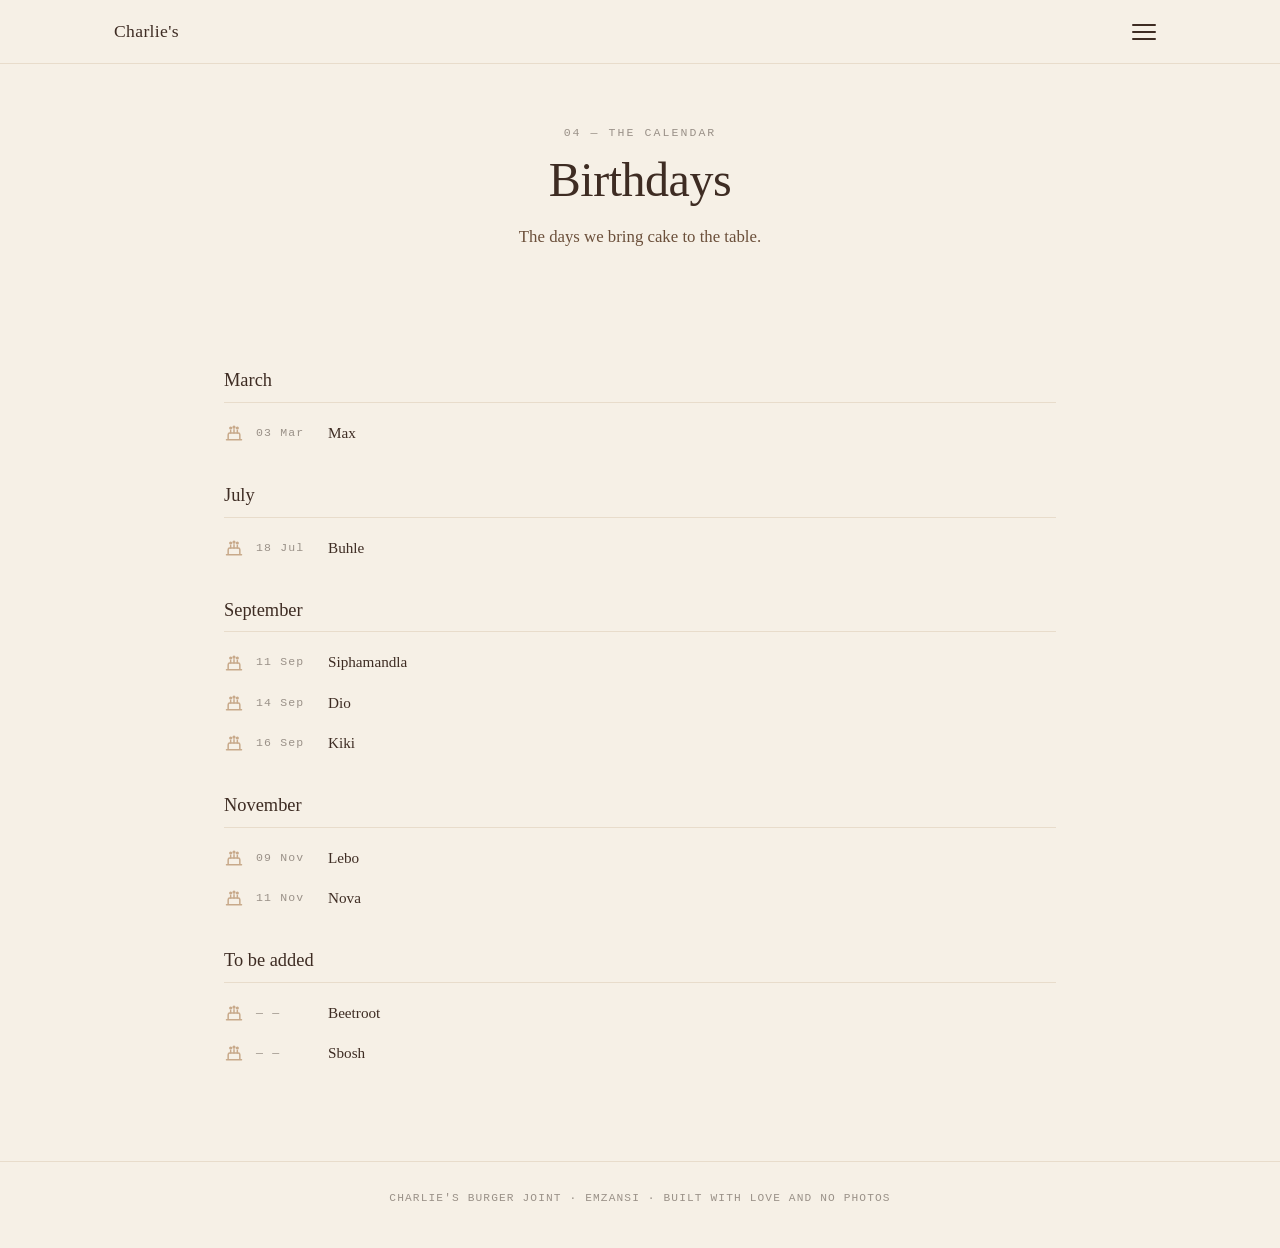
==== calendar.html @ 8287d608 "Create calendar.html" ====
<!DOCTYPE html>
<html lang="en">
<head>
<meta charset="UTF-8">
<meta name="viewport" content="width=device-width, initial-scale=1.0">
<title>Group Calendar · Charlie's</title>
<link rel="stylesheet" href="assets/style.css">
</head>
<body>

<div class="topbar">
  <div class="wrap">
    <a class="brand" href="index.html">Charlie's</a>
    <button class="hamburger" aria-label="Open menu" aria-expanded="false" aria-controls="overlay">
      <span></span><span></span><span></span>
    </button>
  </div>
</div>

<nav class="overlay" id="overlay" aria-label="Main menu">
  <a href="index.html">Home</a>
  <a href="what-is.html">What is Charlie's Burger Joint?</a>
  <a href="members.html">Member List</a>
  <a href="profiles.html">Member Profiles</a>
  <a href="calendar.html" class="active">Group Calendar</a>
  <a href="locations.html">Locations</a>
  <a href="contact.html">Contact Us</a>
</nav>

<header class="page-head">
  <p class="kicker">04 — The Calendar</p>
  <h1>Birthdays</h1>
  <p class="lead" style="margin:16px auto 0;">The days we bring cake to the table.</p>
</header>

<main>
<section style="border-top:none;">
  <div class="wrap">

    <div class="month">
      <h3>March</h3>
      <div class="bday">
        <svg viewBox="0 0 24 24" fill="none" stroke="currentColor" stroke-width="1.8" stroke-linecap="round" stroke-linejoin="round"><path d="M3 20h18M5 20v-6a2 2 0 0 1 2-2h10a2 2 0 0 1 2 2v6"/><path d="M12 12V8M12 6a1 1 0 1 0 0-2 1 1 0 0 0 0 2"/><path d="M8 12V9M8 7a1 1 0 1 0 0-2 1 1 0 0 0 0 2"/><path d="M16 12V9M16 7a1 1 0 1 0 0-2 1 1 0 0 0 0 2"/></svg>
        <span class="date">03 Mar</span><span class="who">Max</span>
      </div>
    </div>

    <div class="month">
      <h3>July</h3>
      <div class="bday">
        <svg viewBox="0 0 24 24" fill="none" stroke="currentColor" stroke-width="1.8" stroke-linecap="round" stroke-linejoin="round"><path d="M3 20h18M5 20v-6a2 2 0 0 1 2-2h10a2 2 0 0 1 2 2v6"/><path d="M12 12V8M12 6a1 1 0 1 0 0-2 1 1 0 0 0 0 2"/><path d="M8 12V9M8 7a1 1 0 1 0 0-2 1 1 0 0 0 0 2"/><path d="M16 12V9M16 7a1 1 0 1 0 0-2 1 1 0 0 0 0 2"/></svg>
        <span class="date">18 Jul</span><span class="who">Buhle</span>
      </div>
    </div>

    <div class="month">
      <h3>September</h3>
      <div class="bday">
        <svg viewBox="0 0 24 24" fill="none" stroke="currentColor" stroke-width="1.8" stroke-linecap="round" stroke-linejoin="round"><path d="M3 20h18M5 20v-6a2 2 0 0 1 2-2h10a2 2 0 0 1 2 2v6"/><path d="M12 12V8M12 6a1 1 0 1 0 0-2 1 1 0 0 0 0 2"/><path d="M8 12V9M8 7a1 1 0 1 0 0-2 1 1 0 0 0 0 2"/><path d="M16 12V9M16 7a1 1 0 1 0 0-2 1 1 0 0 0 0 2"/></svg>
        <span class="date">11 Sep</span><span class="who">Siphamandla</span>
      </div>
      <div class="bday">
        <svg viewBox="0 0 24 24" fill="none" stroke="currentColor" stroke-width="1.8" stroke-linecap="round" stroke-linejoin="round"><path d="M3 20h18M5 20v-6a2 2 0 0 1 2-2h10a2 2 0 0 1 2 2v6"/><path d="M12 12V8M12 6a1 1 0 1 0 0-2 1 1 0 0 0 0 2"/><path d="M8 12V9M8 7a1 1 0 1 0 0-2 1 1 0 0 0 0 2"/><path d="M16 12V9M16 7a1 1 0 1 0 0-2 1 1 0 0 0 0 2"/></svg>
        <span class="date">14 Sep</span><span class="who">Dio</span>
      </div>
      <div class="bday">
        <svg viewBox="0 0 24 24" fill="none" stroke="currentColor" stroke-width="1.8" stroke-linecap="round" stroke-linejoin="round"><path d="M3 20h18M5 20v-6a2 2 0 0 1 2-2h10a2 2 0 0 1 2 2v6"/><path d="M12 12V8M12 6a1 1 0 1 0 0-2 1 1 0 0 0 0 2"/><path d="M8 12V9M8 7a1 1 0 1 0 0-2 1 1 0 0 0 0 2"/><path d="M16 12V9M16 7a1 1 0 1 0 0-2 1 1 0 0 0 0 2"/></svg>
        <span class="date">16 Sep</span><span class="who">Kiki</span>
      </div>
    </div>

    <div class="month">
      <h3>November</h3>
      <div class="bday">
        <svg viewBox="0 0 24 24" fill="none" stroke="currentColor" stroke-width="1.8" stroke-linecap="round" stroke-linejoin="round"><path d="M3 20h18M5 20v-6a2 2 0 0 1 2-2h10a2 2 0 0 1 2 2v6"/><path d="M12 12V8M12 6a1 1 0 1 0 0-2 1 1 0 0 0 0 2"/><path d="M8 12V9M8 7a1 1 0 1 0 0-2 1 1 0 0 0 0 2"/><path d="M16 12V9M16 7a1 1 0 1 0 0-2 1 1 0 0 0 0 2"/></svg>
        <span class="date">09 Nov</span><span class="who">Lebo</span>
      </div>
      <div class="bday">
        <svg viewBox="0 0 24 24" fill="none" stroke="currentColor" stroke-width="1.8" stroke-linecap="round" stroke-linejoin="round"><path d="M3 20h18M5 20v-6a2 2 0 0 1 2-2h10a2 2 0 0 1 2 2v6"/><path d="M12 12V8M12 6a1 1 0 1 0 0-2 1 1 0 0 0 0 2"/><path d="M8 12V9M8 7a1 1 0 1 0 0-2 1 1 0 0 0 0 2"/><path d="M16 12V9M16 7a1 1 0 1 0 0-2 1 1 0 0 0 0 2"/></svg>
        <span class="date">11 Nov</span><span class="who">Nova</span>
      </div>
    </div>

    <div class="month">
      <h3>To be added</h3>
      <div class="bday">
        <svg viewBox="0 0 24 24" fill="none" stroke="currentColor" stroke-width="1.8" stroke-linecap="round" stroke-linejoin="round"><path d="M3 20h18M5 20v-6a2 2 0 0 1 2-2h10a2 2 0 0 1 2 2v6"/><path d="M12 12V8M12 6a1 1 0 1 0 0-2 1 1 0 0 0 0 2"/><path d="M8 12V9M8 7a1 1 0 1 0 0-2 1 1 0 0 0 0 2"/><path d="M16 12V9M16 7a1 1 0 1 0 0-2 1 1 0 0 0 0 2"/></svg>
        <span class="date">— —</span><span class="who">Beetroot</span>
      </div>
      <div class="bday">
        <svg viewBox="0 0 24 24" fill="none" stroke="currentColor" stroke-width="1.8" stroke-linecap="round" stroke-linejoin="round"><path d="M3 20h18M5 20v-6a2 2 0 0 1 2-2h10a2 2 0 0 1 2 2v6"/><path d="M12 12V8M12 6a1 1 0 1 0 0-2 1 1 0 0 0 0 2"/><path d="M8 12V9M8 7a1 1 0 1 0 0-2 1 1 0 0 0 0 2"/><path d="M16 12V9M16 7a1 1 0 1 0 0-2 1 1 0 0 0 0 2"/></svg>
        <span class="date">— —</span><span class="who">Sbosh</span>
      </div>
    </div>

  </div>
</section>
</main>

<footer>
  <div class="wrap"><p>Charlie's Burger Joint · eMzansi · Built with love and no photos</p></div>
</footer>

<script src="assets/nav.js"></script>
</body>
</html>
---- assets/style.css ----
:root{
  --espresso:#3E2C23;
  --cocoa:#6B4F3A;
  --latte:#C8A98A;
  --oat:#E8DCCB;
  --cream:#F6F0E6;
  --ash:#9A9188;
}
*{box-sizing:border-box;margin:0;padding:0;}
html{scroll-behavior:smooth;}
body{
  background:var(--cream);
  color:var(--espresso);
  font-family:Georgia,'Times New Roman',serif;
  line-height:1.6;
  padding-top:64px;
}
.wrap{max-width:880px;margin:0 auto;padding:0 24px;}

/* NAV BAR */
.topbar{
  position:fixed;top:0;left:0;right:0;z-index:100;
  background:rgba(246,240,230,.95);
  border-bottom:1px solid var(--oat);
  backdrop-filter:blur(8px);
  height:64px;
  display:flex;align-items:center;
}
.topbar .wrap{
  display:flex;align-items:center;justify-content:space-between;
  width:100%;max-width:1100px;
}
.brand{
  font-size:1.1rem;color:var(--espresso);text-decoration:none;
  letter-spacing:.02em;
}
.hamburger{
  background:none;border:none;cursor:pointer;
  width:44px;height:44px;
  display:flex;flex-direction:column;align-items:center;justify-content:center;
  gap:5px;padding:0;
}
.hamburger span{
  display:block;width:24px;height:2px;
  background:var(--espresso);
  transition:transform .3s ease, opacity .3s ease;
  border-radius:2px;
}
.hamburger[aria-expanded="true"] span:nth-child(1){transform:translateY(7px) rotate(45deg);}
.hamburger[aria-expanded="true"] span:nth-child(2){opacity:0;}
.hamburger[aria-expanded="true"] span:nth-child(3){transform:translateY(-7px) rotate(-45deg);}

/* OVERLAY MENU */
.overlay{
  position:fixed;inset:0;z-index:99;
  background:var(--cream);
  display:flex;flex-direction:column;align-items:center;justify-content:center;
  gap:8px;
  opacity:0;visibility:hidden;
  transition:opacity .35s ease, visibility .35s ease;
  padding:80px 24px;
}
.overlay.open{opacity:1;visibility:visible;}
.overlay a{
  font-family:Georgia,serif;
  font-size:clamp(1.4rem,4vw,2rem);
  color:var(--cocoa);
  text-decoration:none;
  padding:10px 0;
  opacity:0;
  transform:translateY(12px);
  transition:opacity .4s ease, transform .4s ease, color .2s ease;
}
.overlay.open a{opacity:1;transform:translateY(0);}
.overlay.open a:nth-child(1){transition-delay:.05s;}
.overlay.open a:nth-child(2){transition-delay:.1s;}
.overlay.open a:nth-child(3){transition-delay:.15s;}
.overlay.open a:nth-child(4){transition-delay:.2s;}
.overlay.open a:nth-child(5){transition-delay:.25s;}
.overlay.open a:nth-child(6){transition-delay:.3s;}
.overlay a:hover{color:var(--espresso);}
.overlay a.active{color:var(--espresso);text-decoration:underline;text-underline-offset:6px;}

/* PAGE HEADER */
.page-head{
  text-align:center;
  padding:60px 24px 40px;
}
.page-head svg{display:block;margin:0 auto 24px;width:80px;height:auto;color:var(--latte);}
h1{
  font-size:clamp(2rem,5vw,3rem);
  line-height:1.15;
  font-weight:normal;
  letter-spacing:-.01em;
}
.kicker{
  font-family:'Courier New',monospace;
  font-size:.72rem;
  letter-spacing:.18em;
  text-transform:uppercase;
  color:var(--ash);
  margin-bottom:10px;
}
h2{
  font-size:clamp(1.5rem,3.5vw,2rem);
  font-weight:normal;
  margin-bottom:16px;
}
p.lead{font-size:1.05rem;color:var(--cocoa);max-width:640px;}
section{padding:48px 0;border-top:1px solid var(--oat);}

/* MENU GRID */
.menu{display:grid;grid-template-columns:repeat(auto-fit,minmax(220px,1fr));gap:18px;margin-top:32px;}
.menu-item{
  background:var(--oat);
  border:1px solid var(--latte);
  border-radius:10px;
  padding:24px;
}
.menu-item h3{font-size:1.2rem;font-weight:normal;margin-bottom:6px;}
.menu-item .sub{
  font-family:'Courier New',monospace;
  font-size:.68rem;letter-spacing:.14em;text-transform:uppercase;
  color:var(--ash);margin-bottom:12px;
}
.menu-item p{font-size:.95rem;color:var(--cocoa);}
.menu-item .dotted{border-top:1px dashed var(--latte);margin:14px 0;}
.menu-item .price{
  font-family:'Courier New',monospace;
  font-size:.78rem;letter-spacing:.1em;color:var(--espresso);
}

/* MEMBER GRID (compact) */
.member-grid{display:grid;grid-template-columns:repeat(auto-fit,minmax(200px,1fr));gap:14px;margin-top:32px;}
.member-chip{
  background:#FBF7F0;border:1px solid var(--oat);border-radius:10px;
  padding:18px 20px;
  text-decoration:none;color:inherit;
  transition:transform .2s ease, box-shadow .2s ease;
  display:block;
}
.member-chip:hover{transform:translateY(-2px);box-shadow:0 6px 16px rgba(62,44,35,.07);}
.member-chip .nick{font-size:1.1rem;margin-bottom:2px;}
.member-chip .full{
  font-family:'Courier New',monospace;
  font-size:.66rem;letter-spacing:.1em;text-transform:uppercase;
  color:var(--ash);
}

/* PROFILES */
.profiles{display:grid;grid-template-columns:repeat(auto-fit,minmax(260px,1fr));gap:18px;margin-top:32px;}
.card{
  background:#FBF7F0;border:1px solid var(--oat);border-radius:10px;
  padding:24px;
  transition:transform .2s ease, box-shadow .2s ease;
}
.card:hover{transform:translateY(-3px);box-shadow:0 8px 20px rgba(62,44,35,.07);}
.monogram{
  width:48px;height:48px;border-radius:50%;
  background:var(--oat);border:1px solid var(--latte);
  display:flex;align-items:center;justify-content:center;
  font-size:1.3rem;color:var(--cocoa);margin-bottom:14px;
}
.card .nick{font-size:1.2rem;margin-bottom:2px;}
.card .full{
  font-family:'Courier New',monospace;
  font-size:.66rem;letter-spacing:.1em;text-transform:uppercase;
  color:var(--ash);margin-bottom:12px;
}
.card .bio{font-size:.92rem;color:var(--cocoa);}
.card .order{
  margin-top:12px;padding-top:10px;border-top:1px dashed var(--latte);
  font-style:italic;font-size:.82rem;color:var(--ash);
}

/* CALENDAR */
.month{margin-top:28px;}
.month h3{
  font-size:1.15rem;font-weight:normal;
  border-bottom:1px solid var(--oat);
  padding-bottom:6px;margin-bottom:10px;
}
.bday{
  display:flex;align-items:center;gap:12px;
  padding:8px 0;font-size:.95rem;color:var(--cocoa);
}
.bday svg{width:20px;height:20px;color:var(--latte);flex-shrink:0;}
.bday .date{
  font-family:'Courier New',monospace;
  font-size:.72rem;letter-spacing:.1em;
  color:var(--ash);min-width:60px;
}
.bday .who{color:var(--espresso);}

/* LOCATIONS */
.locations{display:grid;grid-template-columns:repeat(auto-fit,minmax(260px,1fr));gap:18px;margin-top:32px;}
.loc{
  background:#FBF7F0;border:1px solid var(--oat);border-radius:10px;
  padding:22px;display:flex;gap:14px;align-items:flex-start;
}
.loc svg{width:24px;height:24px;color:var(--latte);flex-shrink:0;margin-top:2px;}
.loc .name{font-size:1.05rem;margin-bottom:2px;}
.loc .place{font-size:.88rem;color:var(--cocoa);}

/* RULES */
ol.rules{list-style:none;counter-reset:r;margin-top:28px;max-width:640px;}
ol.rules li{
  counter-increment:r;
  padding:14px 0 14px 52px;position:relative;
  border-bottom:1px solid var(--oat);
}
ol.rules li:last-child{border-bottom:none;}
ol.rules li::before{
  content:counter(r,decimal-leading-zero);
  position:absolute;left:0;top:14px;
  font-family:'Courier New',monospace;
  font-size:.78rem;color:var(--latte);letter-spacing:.1em;
}
ol.rules strong{display:block;font-size:1rem;margin-bottom:2px;font-weight:normal;}
ol.rules span{font-size:.9rem;color:var(--cocoa);}

/* CONTACT */
.contact-grid{display:grid;grid-template-columns:1fr;gap:32px;margin-top:32px;}
@media(min-width:720px){.contact-grid{grid-template-columns:1fr 1.2fr;}}
.whatsapp{
  background:var(--espresso);color:var(--cream);
  border-radius:10px;padding:28px;
  display:flex;flex-direction:column;justify-content:center;
}
.whatsapp .kicker{color:var(--latte);}
.whatsapp a{
  color:var(--cream);font-size:1.1rem;text-decoration:none;
  border-bottom:1px solid var(--latte);padding-bottom:2px;
  align-self:flex-start;margin-top:10px;
}
.whatsapp a:hover{color:var(--latte);}
form{
  background:#FBF7F0;border:1px dashed var(--latte);
  border-radius:10px;padding:28px;
}
form h3{font-weight:normal;font-size:1.15rem;margin-bottom:4px;}
form .formnote{
  font-family:'Courier New',monospace;
  font-size:.68rem;letter-spacing:.1em;text-transform:uppercase;
  color:var(--ash);margin-bottom:18px;
}
label{
  display:block;
  font-family:'Courier New',monospace;
  font-size:.7rem;letter-spacing:.12em;text-transform:uppercase;
  color:var(--cocoa);margin-bottom:6px;
}
input,textarea{
  width:100%;font-family:Georgia,serif;font-size:.95rem;
  color:var(--espresso);background:var(--cream);
  border:1px solid var(--oat);border-radius:6px;
  padding:10px 12px;margin-bottom:16px;outline:none;
}
input:focus,textarea:focus{border-color:var(--latte);}
textarea{resize:vertical;min-height:100px;}
button[type=submit]{
  font-family:'Courier New',monospace;
  font-size:.78rem;letter-spacing:.14em;text-transform:uppercase;
  background:var(--cocoa);color:var(--cream);
  border:none;border-radius:6px;padding:12px 22px;
  cursor:pointer;transition:background .2s ease;
}
button[type=submit]:hover{background:var(--espresso);}

/* FOOTER */
footer{
  border-top:1px solid var(--oat);
  padding:28px 0 40px;text-align:center;
  margin-top:40px;
}
footer p{
  font-family:'Courier New',monospace;
  font-size:.7rem;letter-spacing:.1em;text-transform:uppercase;
  color:var(--ash);
}
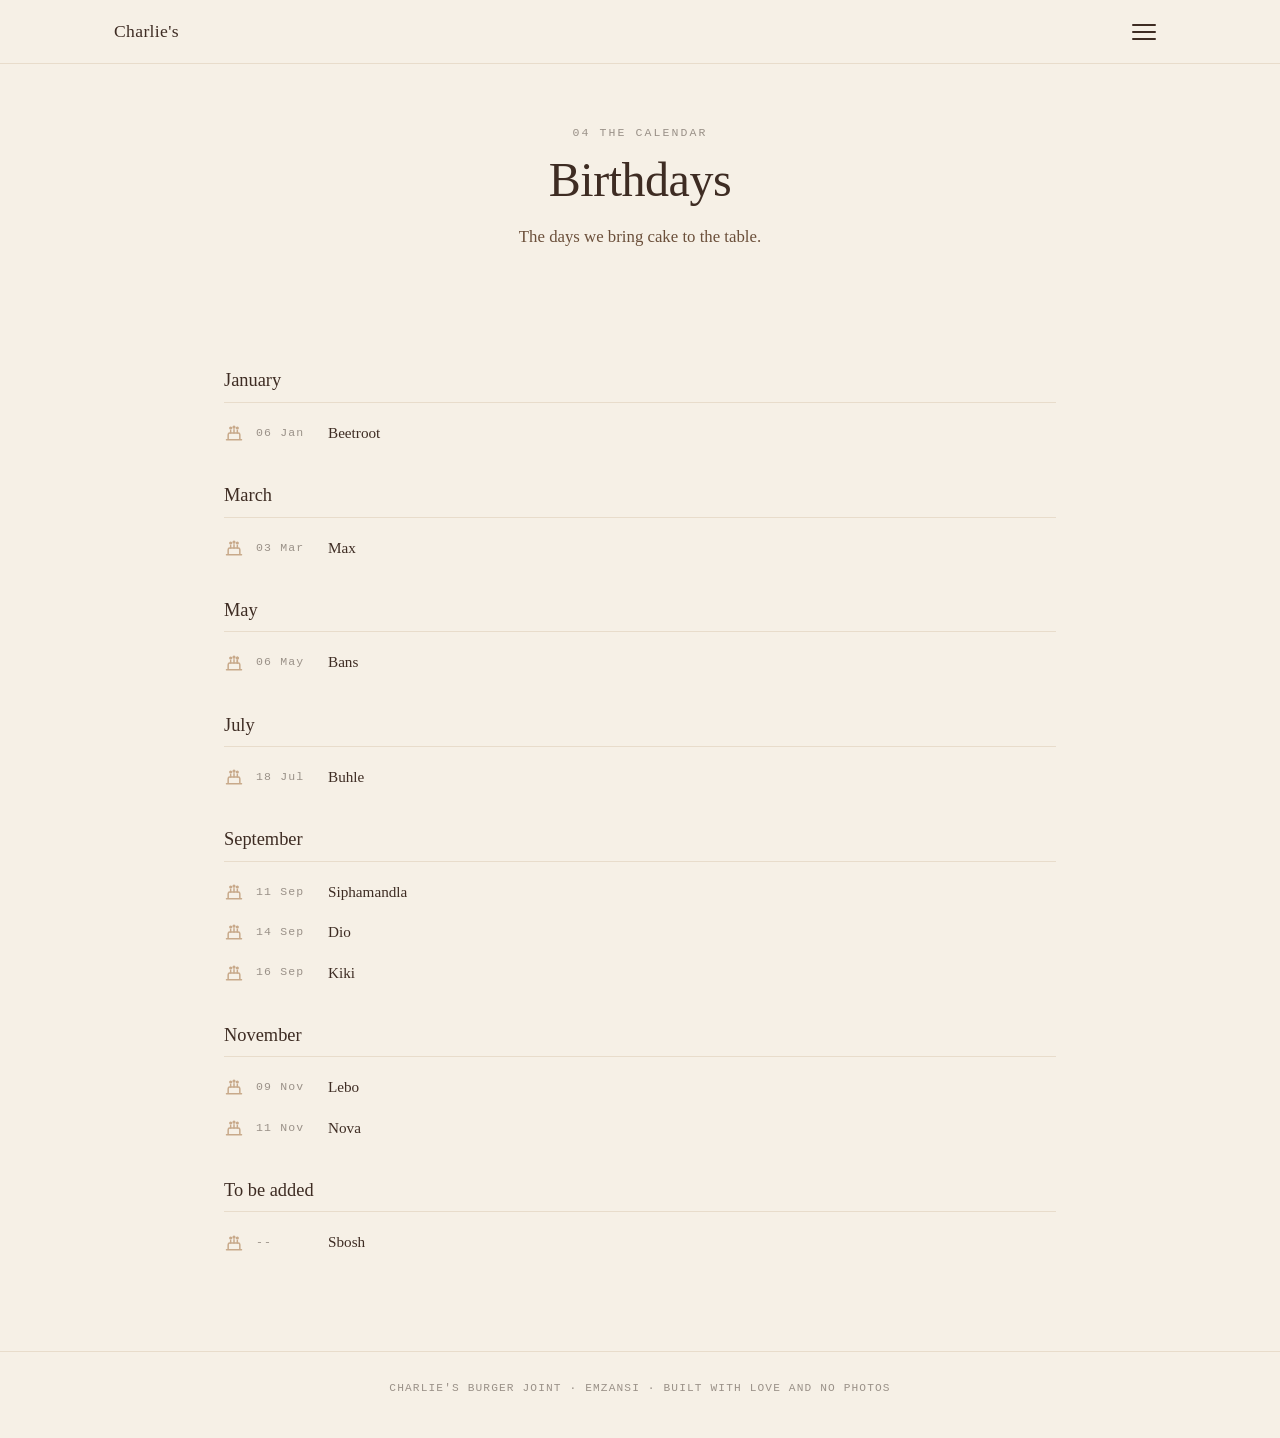
==== commit 690f7163: "Update calendar.html" ====
--- a/calendar.html
+++ b/calendar.html
@@ -28,7 +28,7 @@
 </nav>
 
 <header class="page-head">
-  <p class="kicker">04 — The Calendar</p>
+  <p class="kicker">04 The Calendar</p>
   <h1>Birthdays</h1>
   <p class="lead" style="margin:16px auto 0;">The days we bring cake to the table.</p>
 </header>
@@ -38,10 +38,26 @@
   <div class="wrap">
 
     <div class="month">
+      <h3>January</h3>
+      <div class="bday">
+        <svg viewBox="0 0 24 24" fill="none" stroke="currentColor" stroke-width="1.8" stroke-linecap="round" stroke-linejoin="round"><path d="M3 20h18M5 20v-6a2 2 0 0 1 2-2h10a2 2 0 0 1 2 2v6"/><path d="M12 12V8M12 6a1 1 0 1 0 0-2 1 1 0 0 0 0 2"/><path d="M8 12V9M8 7a1 1 0 1 0 0-2 1 1 0 0 0 0 2"/><path d="M16 12V9M16 7a1 1 0 1 0 0-2 1 1 0 0 0 0 2"/></svg>
+        <span class="date">06 Jan</span><span class="who">Beetroot</span>
+      </div>
+    </div>
+
+    <div class="month">
       <h3>March</h3>
       <div class="bday">
         <svg viewBox="0 0 24 24" fill="none" stroke="currentColor" stroke-width="1.8" stroke-linecap="round" stroke-linejoin="round"><path d="M3 20h18M5 20v-6a2 2 0 0 1 2-2h10a2 2 0 0 1 2 2v6"/><path d="M12 12V8M12 6a1 1 0 1 0 0-2 1 1 0 0 0 0 2"/><path d="M8 12V9M8 7a1 1 0 1 0 0-2 1 1 0 0 0 0 2"/><path d="M16 12V9M16 7a1 1 0 1 0 0-2 1 1 0 0 0 0 2"/></svg>
         <span class="date">03 Mar</span><span class="who">Max</span>
+      </div>
+    </div>
+
+    <div class="month">
+      <h3>May</h3>
+      <div class="bday">
+        <svg viewBox="0 0 24 24" fill="none" stroke="currentColor" stroke-width="1.8" stroke-linecap="round" stroke-linejoin="round"><path d="M3 20h18M5 20v-6a2 2 0 0 1 2-2h10a2 2 0 0 1 2 2v6"/><path d="M12 12V8M12 6a1 1 0 1 0 0-2 1 1 0 0 0 0 2"/><path d="M8 12V9M8 7a1 1 0 1 0 0-2 1 1 0 0 0 0 2"/><path d="M16 12V9M16 7a1 1 0 1 0 0-2 1 1 0 0 0 0 2"/><path d="M16 12V9M16 7a1 1 0 1 0 0-2 1 1 0 0 0 0 2"/></svg>
+        <span class="date">06 May</span><span class="who">Bans</span>
       </div>
     </div>
 
@@ -85,11 +101,7 @@
       <h3>To be added</h3>
       <div class="bday">
         <svg viewBox="0 0 24 24" fill="none" stroke="currentColor" stroke-width="1.8" stroke-linecap="round" stroke-linejoin="round"><path d="M3 20h18M5 20v-6a2 2 0 0 1 2-2h10a2 2 0 0 1 2 2v6"/><path d="M12 12V8M12 6a1 1 0 1 0 0-2 1 1 0 0 0 0 2"/><path d="M8 12V9M8 7a1 1 0 1 0 0-2 1 1 0 0 0 0 2"/><path d="M16 12V9M16 7a1 1 0 1 0 0-2 1 1 0 0 0 0 2"/></svg>
-        <span class="date">— —</span><span class="who">Beetroot</span>
-      </div>
-      <div class="bday">
-        <svg viewBox="0 0 24 24" fill="none" stroke="currentColor" stroke-width="1.8" stroke-linecap="round" stroke-linejoin="round"><path d="M3 20h18M5 20v-6a2 2 0 0 1 2-2h10a2 2 0 0 1 2 2v6"/><path d="M12 12V8M12 6a1 1 0 1 0 0-2 1 1 0 0 0 0 2"/><path d="M8 12V9M8 7a1 1 0 1 0 0-2 1 1 0 0 0 0 2"/><path d="M16 12V9M16 7a1 1 0 1 0 0-2 1 1 0 0 0 0 2"/></svg>
-        <span class="date">— —</span><span class="who">Sbosh</span>
+        <span class="date">--</span><span class="who">Sbosh</span>
       </div>
     </div>
 
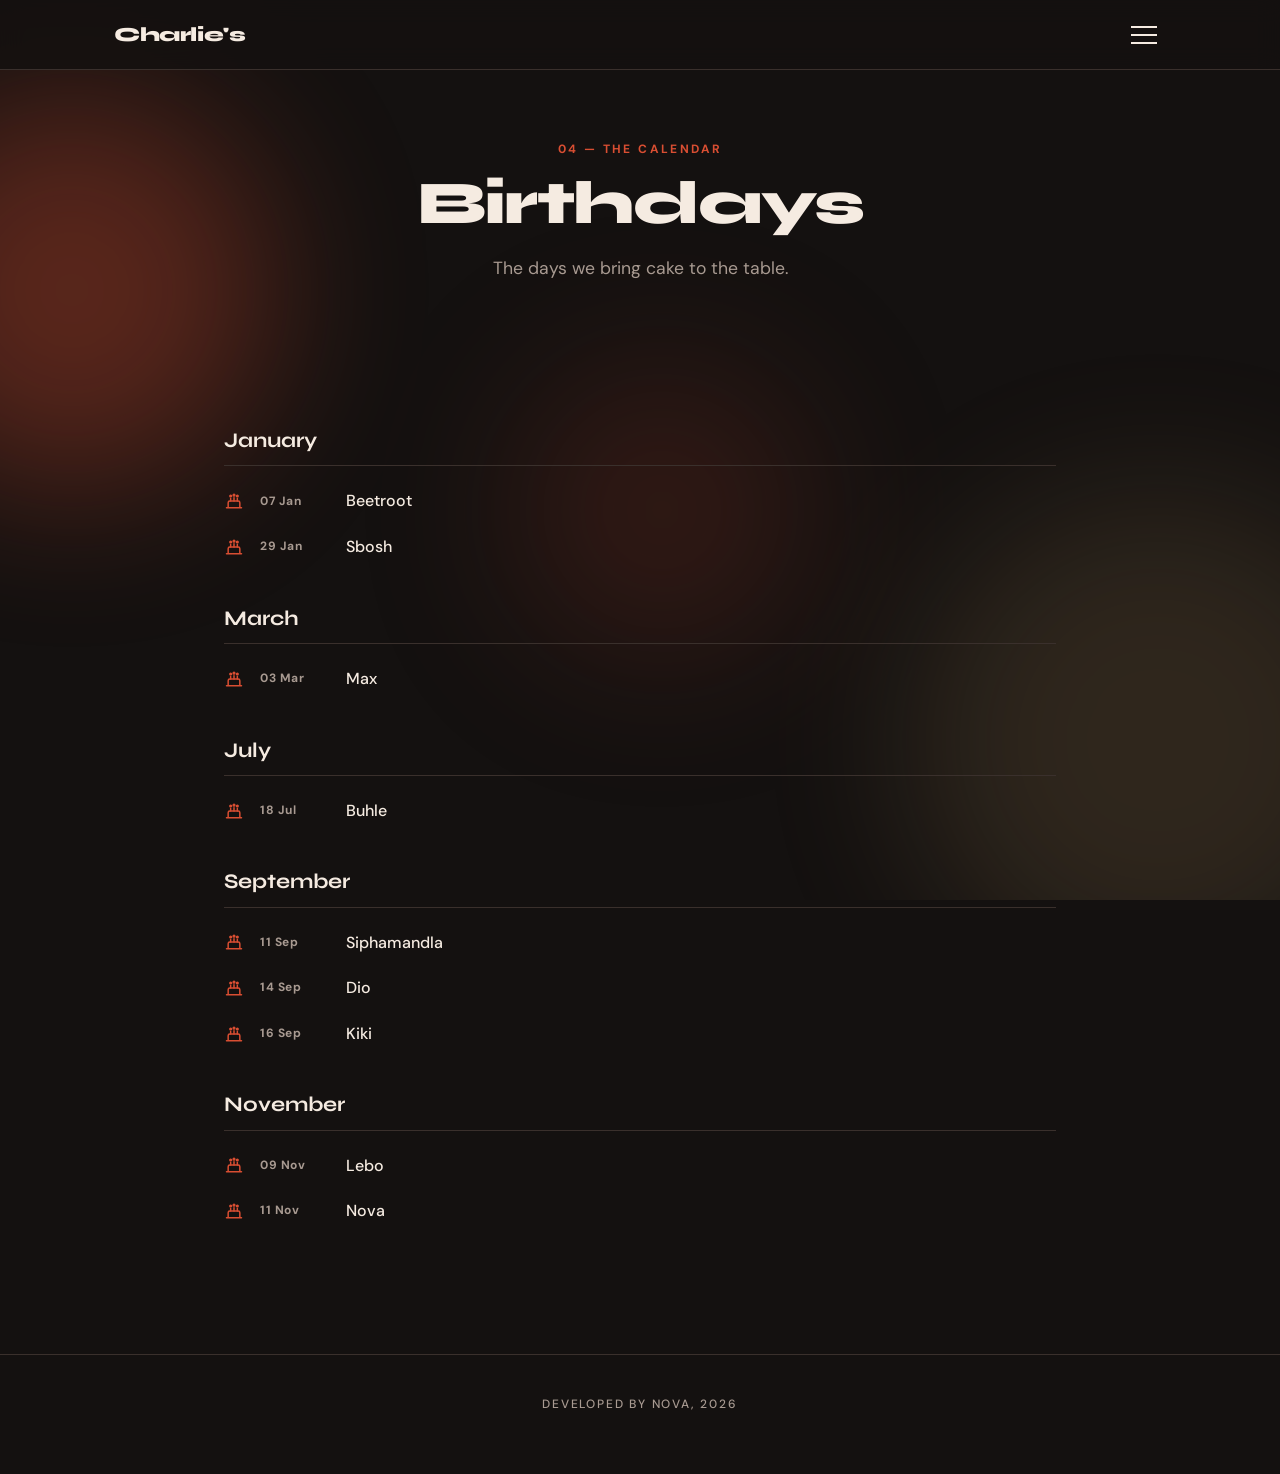
==== commit 85e52569: "Update calendar.html" ====
--- a/calendar.html
+++ b/calendar.html
@@ -1,118 +1,120 @@
 <!DOCTYPE html>
 <html lang="en">
 <head>
-<meta charset="UTF-8">
-<meta name="viewport" content="width=device-width, initial-scale=1.0">
-<title>Group Calendar · Charlie's</title>
-<link rel="stylesheet" href="assets/style.css">
+    <meta charset="UTF-8">
+    <meta name="viewport" content="width=device-width, initial-scale=1.0">
+    <title>Group Calendar &middot; Charlie's</title>
+    <link rel="stylesheet" href="assets/style.css">
 </head>
 <body>
 
-<div class="topbar">
-  <div class="wrap">
-    <a class="brand" href="index.html">Charlie's</a>
-    <button class="hamburger" aria-label="Open menu" aria-expanded="false" aria-controls="overlay">
-      <span></span><span></span><span></span>
-    </button>
-  </div>
-</div>
-
-<nav class="overlay" id="overlay" aria-label="Main menu">
-  <a href="index.html">Home</a>
-  <a href="what-is.html">What is Charlie's Burger Joint?</a>
-  <a href="members.html">Member List</a>
-  <a href="profiles.html">Member Profiles</a>
-  <a href="calendar.html" class="active">Group Calendar</a>
-  <a href="locations.html">Locations</a>
-  <a href="contact.html">Contact Us</a>
-</nav>
-
-<header class="page-head">
-  <p class="kicker">04 The Calendar</p>
-  <h1>Birthdays</h1>
-  <p class="lead" style="margin:16px auto 0;">The days we bring cake to the table.</p>
-</header>
-
-<main>
-<section style="border-top:none;">
-  <div class="wrap">
-
-    <div class="month">
-      <h3>January</h3>
-      <div class="bday">
-        <svg viewBox="0 0 24 24" fill="none" stroke="currentColor" stroke-width="1.8" stroke-linecap="round" stroke-linejoin="round"><path d="M3 20h18M5 20v-6a2 2 0 0 1 2-2h10a2 2 0 0 1 2 2v6"/><path d="M12 12V8M12 6a1 1 0 1 0 0-2 1 1 0 0 0 0 2"/><path d="M8 12V9M8 7a1 1 0 1 0 0-2 1 1 0 0 0 0 2"/><path d="M16 12V9M16 7a1 1 0 1 0 0-2 1 1 0 0 0 0 2"/></svg>
-        <span class="date">06 Jan</span><span class="who">Beetroot</span>
-      </div>
+    <!-- Ambient Background Orbs -->
+    <div class="bg-orbs" aria-hidden="true">
+        <div class="orb orb-1"></div>
+        <div class="orb orb-2"></div>
+        <div class="orb orb-3"></div>
     </div>
 
-    <div class="month">
-      <h3>March</h3>
-      <div class="bday">
-        <svg viewBox="0 0 24 24" fill="none" stroke="currentColor" stroke-width="1.8" stroke-linecap="round" stroke-linejoin="round"><path d="M3 20h18M5 20v-6a2 2 0 0 1 2-2h10a2 2 0 0 1 2 2v6"/><path d="M12 12V8M12 6a1 1 0 1 0 0-2 1 1 0 0 0 0 2"/><path d="M8 12V9M8 7a1 1 0 1 0 0-2 1 1 0 0 0 0 2"/><path d="M16 12V9M16 7a1 1 0 1 0 0-2 1 1 0 0 0 0 2"/></svg>
-        <span class="date">03 Mar</span><span class="who">Max</span>
-      </div>
+    <!-- Top Navigation -->
+    <div class="topbar">
+        <div class="wrap">
+            <a class="brand" href="index.html">Charlie's</a>
+            <button class="hamburger" aria-label="Open menu" aria-expanded="false" aria-controls="overlay">
+                <span></span><span></span><span></span>
+            </button>
+        </div>
     </div>
 
-    <div class="month">
-      <h3>May</h3>
-      <div class="bday">
-        <svg viewBox="0 0 24 24" fill="none" stroke="currentColor" stroke-width="1.8" stroke-linecap="round" stroke-linejoin="round"><path d="M3 20h18M5 20v-6a2 2 0 0 1 2-2h10a2 2 0 0 1 2 2v6"/><path d="M12 12V8M12 6a1 1 0 1 0 0-2 1 1 0 0 0 0 2"/><path d="M8 12V9M8 7a1 1 0 1 0 0-2 1 1 0 0 0 0 2"/><path d="M16 12V9M16 7a1 1 0 1 0 0-2 1 1 0 0 0 0 2"/><path d="M16 12V9M16 7a1 1 0 1 0 0-2 1 1 0 0 0 0 2"/></svg>
-        <span class="date">06 May</span><span class="who">Bans</span>
-      </div>
-    </div>
+    <!-- Overlay Menu -->
+    <nav class="overlay" id="overlay" aria-label="Main menu">
+        <a href="index.html">Home</a>
+        <a href="what-is.html">What is Charlie's Burger Joint?</a>
+        <a href="members.html">Member List</a>
+        <a href="profiles.html">Member Profiles</a>
+        <a href="calendar.html" class="active">Group Calendar</a>
+        <a href="locations.html">Locations</a>
+        <a href="contact.html">Contact Us</a>
+    </nav>
 
-    <div class="month">
-      <h3>July</h3>
-      <div class="bday">
-        <svg viewBox="0 0 24 24" fill="none" stroke="currentColor" stroke-width="1.8" stroke-linecap="round" stroke-linejoin="round"><path d="M3 20h18M5 20v-6a2 2 0 0 1 2-2h10a2 2 0 0 1 2 2v6"/><path d="M12 12V8M12 6a1 1 0 1 0 0-2 1 1 0 0 0 0 2"/><path d="M8 12V9M8 7a1 1 0 1 0 0-2 1 1 0 0 0 0 2"/><path d="M16 12V9M16 7a1 1 0 1 0 0-2 1 1 0 0 0 0 2"/></svg>
-        <span class="date">18 Jul</span><span class="who">Buhle</span>
-      </div>
-    </div>
+    <!-- Page Header -->
+    <header class="page-head">
+        <p class="kicker">04 &mdash; The Calendar</p>
+        <h1>Birthdays</h1>
+        <p class="lead" style="margin: 16px auto 0;">The days we bring cake to the table.</p>
+    </header>
 
-    <div class="month">
-      <h3>September</h3>
-      <div class="bday">
-        <svg viewBox="0 0 24 24" fill="none" stroke="currentColor" stroke-width="1.8" stroke-linecap="round" stroke-linejoin="round"><path d="M3 20h18M5 20v-6a2 2 0 0 1 2-2h10a2 2 0 0 1 2 2v6"/><path d="M12 12V8M12 6a1 1 0 1 0 0-2 1 1 0 0 0 0 2"/><path d="M8 12V9M8 7a1 1 0 1 0 0-2 1 1 0 0 0 0 2"/><path d="M16 12V9M16 7a1 1 0 1 0 0-2 1 1 0 0 0 0 2"/></svg>
-        <span class="date">11 Sep</span><span class="who">Siphamandla</span>
-      </div>
-      <div class="bday">
-        <svg viewBox="0 0 24 24" fill="none" stroke="currentColor" stroke-width="1.8" stroke-linecap="round" stroke-linejoin="round"><path d="M3 20h18M5 20v-6a2 2 0 0 1 2-2h10a2 2 0 0 1 2 2v6"/><path d="M12 12V8M12 6a1 1 0 1 0 0-2 1 1 0 0 0 0 2"/><path d="M8 12V9M8 7a1 1 0 1 0 0-2 1 1 0 0 0 0 2"/><path d="M16 12V9M16 7a1 1 0 1 0 0-2 1 1 0 0 0 0 2"/></svg>
-        <span class="date">14 Sep</span><span class="who">Dio</span>
-      </div>
-      <div class="bday">
-        <svg viewBox="0 0 24 24" fill="none" stroke="currentColor" stroke-width="1.8" stroke-linecap="round" stroke-linejoin="round"><path d="M3 20h18M5 20v-6a2 2 0 0 1 2-2h10a2 2 0 0 1 2 2v6"/><path d="M12 12V8M12 6a1 1 0 1 0 0-2 1 1 0 0 0 0 2"/><path d="M8 12V9M8 7a1 1 0 1 0 0-2 1 1 0 0 0 0 2"/><path d="M16 12V9M16 7a1 1 0 1 0 0-2 1 1 0 0 0 0 2"/></svg>
-        <span class="date">16 Sep</span><span class="who">Kiki</span>
-      </div>
-    </div>
+    <!-- Main Content -->
+    <main>
+        <section style="border-top: none;">
+            <div class="wrap">
 
-    <div class="month">
-      <h3>November</h3>
-      <div class="bday">
-        <svg viewBox="0 0 24 24" fill="none" stroke="currentColor" stroke-width="1.8" stroke-linecap="round" stroke-linejoin="round"><path d="M3 20h18M5 20v-6a2 2 0 0 1 2-2h10a2 2 0 0 1 2 2v6"/><path d="M12 12V8M12 6a1 1 0 1 0 0-2 1 1 0 0 0 0 2"/><path d="M8 12V9M8 7a1 1 0 1 0 0-2 1 1 0 0 0 0 2"/><path d="M16 12V9M16 7a1 1 0 1 0 0-2 1 1 0 0 0 0 2"/></svg>
-        <span class="date">09 Nov</span><span class="who">Lebo</span>
-      </div>
-      <div class="bday">
-        <svg viewBox="0 0 24 24" fill="none" stroke="currentColor" stroke-width="1.8" stroke-linecap="round" stroke-linejoin="round"><path d="M3 20h18M5 20v-6a2 2 0 0 1 2-2h10a2 2 0 0 1 2 2v6"/><path d="M12 12V8M12 6a1 1 0 1 0 0-2 1 1 0 0 0 0 2"/><path d="M8 12V9M8 7a1 1 0 1 0 0-2 1 1 0 0 0 0 2"/><path d="M16 12V9M16 7a1 1 0 1 0 0-2 1 1 0 0 0 0 2"/></svg>
-        <span class="date">11 Nov</span><span class="who">Nova</span>
-      </div>
-    </div>
+                <div class="month">
+                    <h3>January</h3>
+                    <div class="bday">
+                        <svg viewBox="0 0 24 24" fill="none" stroke="currentColor" stroke-width="1.8" stroke-linecap="round" stroke-linejoin="round" aria-hidden="true"><path d="M3 20h18M5 20v-6a2 2 0 0 1 2-2h10a2 2 0 0 1 2 2v6"/><path d="M12 12V8M12 6a1 1 0 1 0 0-2 1 1 0 0 0 0 2"/><path d="M8 12V9M8 7a1 1 0 1 0 0-2 1 1 0 0 0 0 2"/><path d="M16 12V9M16 7a1 1 0 1 0 0-2 1 1 0 0 0 0 2"/></svg>
+                        <span class="date">07 Jan</span><span class="who">Beetroot</span>
+                    </div>
+                    <div class="bday">
+                        <svg viewBox="0 0 24 24" fill="none" stroke="currentColor" stroke-width="1.8" stroke-linecap="round" stroke-linejoin="round" aria-hidden="true"><path d="M3 20h18M5 20v-6a2 2 0 0 1 2-2h10a2 2 0 0 1 2 2v6"/><path d="M12 12V8M12 6a1 1 0 1 0 0-2 1 1 0 0 0 0 2"/><path d="M8 12V9M8 7a1 1 0 1 0 0-2 1 1 0 0 0 0 2"/><path d="M16 12V9M16 7a1 1 0 1 0 0-2 1 1 0 0 0 0 2"/></svg>
+                        <span class="date">29 Jan</span><span class="who">Sbosh</span>
+                    </div>
+                </div>
 
-    <div class="month">
-      <h3>To be added</h3>
-      <div class="bday">
-        <svg viewBox="0 0 24 24" fill="none" stroke="currentColor" stroke-width="1.8" stroke-linecap="round" stroke-linejoin="round"><path d="M3 20h18M5 20v-6a2 2 0 0 1 2-2h10a2 2 0 0 1 2 2v6"/><path d="M12 12V8M12 6a1 1 0 1 0 0-2 1 1 0 0 0 0 2"/><path d="M8 12V9M8 7a1 1 0 1 0 0-2 1 1 0 0 0 0 2"/><path d="M16 12V9M16 7a1 1 0 1 0 0-2 1 1 0 0 0 0 2"/></svg>
-        <span class="date">--</span><span class="who">Sbosh</span>
-      </div>
-    </div>
+                <div class="month">
+                    <h3>March</h3>
+                    <div class="bday">
+                        <svg viewBox="0 0 24 24" fill="none" stroke="currentColor" stroke-width="1.8" stroke-linecap="round" stroke-linejoin="round" aria-hidden="true"><path d="M3 20h18M5 20v-6a2 2 0 0 1 2-2h10a2 2 0 0 1 2 2v6"/><path d="M12 12V8M12 6a1 1 0 1 0 0-2 1 1 0 0 0 0 2"/><path d="M8 12V9M8 7a1 1 0 1 0 0-2 1 1 0 0 0 0 2"/><path d="M16 12V9M16 7a1 1 0 1 0 0-2 1 1 0 0 0 0 2"/></svg>
+                        <span class="date">03 Mar</span><span class="who">Max</span>
+                    </div>
+                </div>
 
-  </div>
-</section>
-</main>
+                <div class="month">
+                    <h3>July</h3>
+                    <div class="bday">
+                        <svg viewBox="0 0 24 24" fill="none" stroke="currentColor" stroke-width="1.8" stroke-linecap="round" stroke-linejoin="round" aria-hidden="true"><path d="M3 20h18M5 20v-6a2 2 0 0 1 2-2h10a2 2 0 0 1 2 2v6"/><path d="M12 12V8M12 6a1 1 0 1 0 0-2 1 1 0 0 0 0 2"/><path d="M8 12V9M8 7a1 1 0 1 0 0-2 1 1 0 0 0 0 2"/><path d="M16 12V9M16 7a1 1 0 1 0 0-2 1 1 0 0 0 0 2"/></svg>
+                        <span class="date">18 Jul</span><span class="who">Buhle</span>
+                    </div>
+                </div>
 
-<footer>
-  <div class="wrap"><p>Charlie's Burger Joint · eMzansi · Built with love and no photos</p></div>
-</footer>
+                <div class="month">
+                    <h3>September</h3>
+                    <div class="bday">
+                        <svg viewBox="0 0 24 24" fill="none" stroke="currentColor" stroke-width="1.8" stroke-linecap="round" stroke-linejoin="round" aria-hidden="true"><path d="M3 20h18M5 20v-6a2 2 0 0 1 2-2h10a2 2 0 0 1 2 2v6"/><path d="M12 12V8M12 6a1 1 0 1 0 0-2 1 1 0 0 0 0 2"/><path d="M8 12V9M8 7a1 1 0 1 0 0-2 1 1 0 0 0 0 2"/><path d="M16 12V9M16 7a1 1 0 1 0 0-2 1 1 0 0 0 0 2"/></svg>
+                        <span class="date">11 Sep</span><span class="who">Siphamandla</span>
+                    </div>
+                    <div class="bday">
+                        <svg viewBox="0 0 24 24" fill="none" stroke="currentColor" stroke-width="1.8" stroke-linecap="round" stroke-linejoin="round" aria-hidden="true"><path d="M3 20h18M5 20v-6a2 2 0 0 1 2-2h10a2 2 0 0 1 2 2v6"/><path d="M12 12V8M12 6a1 1 0 1 0 0-2 1 1 0 0 0 0 2"/><path d="M8 12V9M8 7a1 1 0 1 0 0-2 1 1 0 0 0 0 2"/><path d="M16 12V9M16 7a1 1 0 1 0 0-2 1 1 0 0 0 0 2"/></svg>
+                        <span class="date">14 Sep</span><span class="who">Dio</span>
+                    </div>
+                    <div class="bday">
+                        <svg viewBox="0 0 24 24" fill="none" stroke="currentColor" stroke-width="1.8" stroke-linecap="round" stroke-linejoin="round" aria-hidden="true"><path d="M3 20h18M5 20v-6a2 2 0 0 1 2-2h10a2 2 0 0 1 2 2v6"/><path d="M12 12V8M12 6a1 1 0 1 0 0-2 1 1 0 0 0 0 2"/><path d="M8 12V9M8 7a1 1 0 1 0 0-2 1 1 0 0 0 0 2"/><path d="M16 12V9M16 7a1 1 0 1 0 0-2 1 1 0 0 0 0 2"/></svg>
+                        <span class="date">16 Sep</span><span class="who">Kiki</span>
+                    </div>
+                </div>
 
-<script src="assets/nav.js"></script>
+                <div class="month">
+                    <h3>November</h3>
+                    <div class="bday">
+                        <svg viewBox="0 0 24 24" fill="none" stroke="currentColor" stroke-width="1.8" stroke-linecap="round" stroke-linejoin="round" aria-hidden="true"><path d="M3 20h18M5 20v-6a2 2 0 0 1 2-2h10a2 2 0 0 1 2 2v6"/><path d="M12 12V8M12 6a1 1 0 1 0 0-2 1 1 0 0 0 0 2"/><path d="M8 12V9M8 7a1 1 0 1 0 0-2 1 1 0 0 0 0 2"/><path d="M16 12V9M16 7a1 1 0 1 0 0-2 1 1 0 0 0 0 2"/></svg>
+                        <span class="date">09 Nov</span><span class="who">Lebo</span>
+                    </div>
+                    <div class="bday">
+                        <svg viewBox="0 0 24 24" fill="none" stroke="currentColor" stroke-width="1.8" stroke-linecap="round" stroke-linejoin="round" aria-hidden="true"><path d="M3 20h18M5 20v-6a2 2 0 0 1 2-2h10a2 2 0 0 1 2 2v6"/><path d="M12 12V8M12 6a1 1 0 1 0 0-2 1 1 0 0 0 0 2"/><path d="M8 12V9M8 7a1 1 0 1 0 0-2 1 1 0 0 0 0 2"/><path d="M16 12V9M16 7a1 1 0 1 0 0-2 1 1 0 0 0 0 2"/></svg>
+                        <span class="date">11 Nov</span><span class="who">Nova</span>
+                    </div>
+                </div>
+
+            </div>
+        </section>
+    </main>
+
+    <!-- Footer -->
+    <footer>
+        <div class="wrap">
+            <p>Developed by Nova, 2026</p>
+        </div>
+    </footer>
+
+    <script src="assets/nav.js"></script>
 </body>
 </html>
--- a/assets/style.css
+++ b/assets/style.css
@@ -1,280 +1,411 @@
-:root{
-  --espresso:#3E2C23;
-  --cocoa:#6B4F3A;
-  --latte:#C8A98A;
-  --oat:#E8DCCB;
-  --cream:#F6F0E6;
-  --ash:#9A9188;
-}
-*{box-sizing:border-box;margin:0;padding:0;}
-html{scroll-behavior:smooth;}
-body{
-  background:var(--cream);
-  color:var(--espresso);
-  font-family:Georgia,'Times New Roman',serif;
-  line-height:1.6;
-  padding-top:64px;
-}
-.wrap{max-width:880px;margin:0 auto;padding:0 24px;}
-
-/* NAV BAR */
-.topbar{
-  position:fixed;top:0;left:0;right:0;z-index:100;
-  background:rgba(246,240,230,.95);
-  border-bottom:1px solid var(--oat);
-  backdrop-filter:blur(8px);
-  height:64px;
-  display:flex;align-items:center;
-}
-.topbar .wrap{
-  display:flex;align-items:center;justify-content:space-between;
-  width:100%;max-width:1100px;
-}
-.brand{
-  font-size:1.1rem;color:var(--espresso);text-decoration:none;
-  letter-spacing:.02em;
-}
-.hamburger{
-  background:none;border:none;cursor:pointer;
-  width:44px;height:44px;
-  display:flex;flex-direction:column;align-items:center;justify-content:center;
-  gap:5px;padding:0;
-}
-.hamburger span{
-  display:block;width:24px;height:2px;
-  background:var(--espresso);
-  transition:transform .3s ease, opacity .3s ease;
-  border-radius:2px;
-}
-.hamburger[aria-expanded="true"] span:nth-child(1){transform:translateY(7px) rotate(45deg);}
-.hamburger[aria-expanded="true"] span:nth-child(2){opacity:0;}
-.hamburger[aria-expanded="true"] span:nth-child(3){transform:translateY(-7px) rotate(-45deg);}
-
-/* OVERLAY MENU */
-.overlay{
-  position:fixed;inset:0;z-index:99;
-  background:var(--cream);
-  display:flex;flex-direction:column;align-items:center;justify-content:center;
-  gap:8px;
-  opacity:0;visibility:hidden;
-  transition:opacity .35s ease, visibility .35s ease;
-  padding:80px 24px;
-}
-.overlay.open{opacity:1;visibility:visible;}
-.overlay a{
-  font-family:Georgia,serif;
-  font-size:clamp(1.4rem,4vw,2rem);
-  color:var(--cocoa);
-  text-decoration:none;
-  padding:10px 0;
-  opacity:0;
-  transform:translateY(12px);
-  transition:opacity .4s ease, transform .4s ease, color .2s ease;
-}
-.overlay.open a{opacity:1;transform:translateY(0);}
-.overlay.open a:nth-child(1){transition-delay:.05s;}
-.overlay.open a:nth-child(2){transition-delay:.1s;}
-.overlay.open a:nth-child(3){transition-delay:.15s;}
-.overlay.open a:nth-child(4){transition-delay:.2s;}
-.overlay.open a:nth-child(5){transition-delay:.25s;}
-.overlay.open a:nth-child(6){transition-delay:.3s;}
-.overlay a:hover{color:var(--espresso);}
-.overlay a.active{color:var(--espresso);text-decoration:underline;text-underline-offset:6px;}
-
-/* PAGE HEADER */
-.page-head{
-  text-align:center;
-  padding:60px 24px 40px;
-}
-.page-head svg{display:block;margin:0 auto 24px;width:80px;height:auto;color:var(--latte);}
-h1{
-  font-size:clamp(2rem,5vw,3rem);
-  line-height:1.15;
-  font-weight:normal;
-  letter-spacing:-.01em;
-}
-.kicker{
-  font-family:'Courier New',monospace;
-  font-size:.72rem;
-  letter-spacing:.18em;
-  text-transform:uppercase;
-  color:var(--ash);
-  margin-bottom:10px;
-}
-h2{
-  font-size:clamp(1.5rem,3.5vw,2rem);
-  font-weight:normal;
-  margin-bottom:16px;
-}
-p.lead{font-size:1.05rem;color:var(--cocoa);max-width:640px;}
-section{padding:48px 0;border-top:1px solid var(--oat);}
-
-/* MENU GRID */
-.menu{display:grid;grid-template-columns:repeat(auto-fit,minmax(220px,1fr));gap:18px;margin-top:32px;}
-.menu-item{
-  background:var(--oat);
-  border:1px solid var(--latte);
-  border-radius:10px;
-  padding:24px;
-}
-.menu-item h3{font-size:1.2rem;font-weight:normal;margin-bottom:6px;}
-.menu-item .sub{
-  font-family:'Courier New',monospace;
-  font-size:.68rem;letter-spacing:.14em;text-transform:uppercase;
-  color:var(--ash);margin-bottom:12px;
-}
-.menu-item p{font-size:.95rem;color:var(--cocoa);}
-.menu-item .dotted{border-top:1px dashed var(--latte);margin:14px 0;}
-.menu-item .price{
-  font-family:'Courier New',monospace;
-  font-size:.78rem;letter-spacing:.1em;color:var(--espresso);
-}
-
-/* MEMBER GRID (compact) */
-.member-grid{display:grid;grid-template-columns:repeat(auto-fit,minmax(200px,1fr));gap:14px;margin-top:32px;}
-.member-chip{
-  background:#FBF7F0;border:1px solid var(--oat);border-radius:10px;
-  padding:18px 20px;
-  text-decoration:none;color:inherit;
-  transition:transform .2s ease, box-shadow .2s ease;
-  display:block;
-}
-.member-chip:hover{transform:translateY(-2px);box-shadow:0 6px 16px rgba(62,44,35,.07);}
-.member-chip .nick{font-size:1.1rem;margin-bottom:2px;}
-.member-chip .full{
-  font-family:'Courier New',monospace;
-  font-size:.66rem;letter-spacing:.1em;text-transform:uppercase;
-  color:var(--ash);
-}
-
-/* PROFILES */
-.profiles{display:grid;grid-template-columns:repeat(auto-fit,minmax(260px,1fr));gap:18px;margin-top:32px;}
-.card{
-  background:#FBF7F0;border:1px solid var(--oat);border-radius:10px;
-  padding:24px;
-  transition:transform .2s ease, box-shadow .2s ease;
-}
-.card:hover{transform:translateY(-3px);box-shadow:0 8px 20px rgba(62,44,35,.07);}
-.monogram{
-  width:48px;height:48px;border-radius:50%;
-  background:var(--oat);border:1px solid var(--latte);
-  display:flex;align-items:center;justify-content:center;
-  font-size:1.3rem;color:var(--cocoa);margin-bottom:14px;
-}
-.card .nick{font-size:1.2rem;margin-bottom:2px;}
-.card .full{
-  font-family:'Courier New',monospace;
-  font-size:.66rem;letter-spacing:.1em;text-transform:uppercase;
-  color:var(--ash);margin-bottom:12px;
-}
-.card .bio{font-size:.92rem;color:var(--cocoa);}
-.card .order{
-  margin-top:12px;padding-top:10px;border-top:1px dashed var(--latte);
-  font-style:italic;font-size:.82rem;color:var(--ash);
-}
-
-/* CALENDAR */
-.month{margin-top:28px;}
-.month h3{
-  font-size:1.15rem;font-weight:normal;
-  border-bottom:1px solid var(--oat);
-  padding-bottom:6px;margin-bottom:10px;
-}
-.bday{
-  display:flex;align-items:center;gap:12px;
-  padding:8px 0;font-size:.95rem;color:var(--cocoa);
-}
-.bday svg{width:20px;height:20px;color:var(--latte);flex-shrink:0;}
-.bday .date{
-  font-family:'Courier New',monospace;
-  font-size:.72rem;letter-spacing:.1em;
-  color:var(--ash);min-width:60px;
-}
-.bday .who{color:var(--espresso);}
-
-/* LOCATIONS */
-.locations{display:grid;grid-template-columns:repeat(auto-fit,minmax(260px,1fr));gap:18px;margin-top:32px;}
-.loc{
-  background:#FBF7F0;border:1px solid var(--oat);border-radius:10px;
-  padding:22px;display:flex;gap:14px;align-items:flex-start;
-}
-.loc svg{width:24px;height:24px;color:var(--latte);flex-shrink:0;margin-top:2px;}
-.loc .name{font-size:1.05rem;margin-bottom:2px;}
-.loc .place{font-size:.88rem;color:var(--cocoa);}
-
-/* RULES */
-ol.rules{list-style:none;counter-reset:r;margin-top:28px;max-width:640px;}
-ol.rules li{
-  counter-increment:r;
-  padding:14px 0 14px 52px;position:relative;
-  border-bottom:1px solid var(--oat);
-}
-ol.rules li:last-child{border-bottom:none;}
-ol.rules li::before{
-  content:counter(r,decimal-leading-zero);
-  position:absolute;left:0;top:14px;
-  font-family:'Courier New',monospace;
-  font-size:.78rem;color:var(--latte);letter-spacing:.1em;
-}
-ol.rules strong{display:block;font-size:1rem;margin-bottom:2px;font-weight:normal;}
-ol.rules span{font-size:.9rem;color:var(--cocoa);}
-
-/* CONTACT */
-.contact-grid{display:grid;grid-template-columns:1fr;gap:32px;margin-top:32px;}
-@media(min-width:720px){.contact-grid{grid-template-columns:1fr 1.2fr;}}
-.whatsapp{
-  background:var(--espresso);color:var(--cream);
-  border-radius:10px;padding:28px;
-  display:flex;flex-direction:column;justify-content:center;
-}
-.whatsapp .kicker{color:var(--latte);}
-.whatsapp a{
-  color:var(--cream);font-size:1.1rem;text-decoration:none;
-  border-bottom:1px solid var(--latte);padding-bottom:2px;
-  align-self:flex-start;margin-top:10px;
-}
-.whatsapp a:hover{color:var(--latte);}
-form{
-  background:#FBF7F0;border:1px dashed var(--latte);
-  border-radius:10px;padding:28px;
-}
-form h3{font-weight:normal;font-size:1.15rem;margin-bottom:4px;}
-form .formnote{
-  font-family:'Courier New',monospace;
-  font-size:.68rem;letter-spacing:.1em;text-transform:uppercase;
-  color:var(--ash);margin-bottom:18px;
-}
-label{
-  display:block;
-  font-family:'Courier New',monospace;
-  font-size:.7rem;letter-spacing:.12em;text-transform:uppercase;
-  color:var(--cocoa);margin-bottom:6px;
-}
-input,textarea{
-  width:100%;font-family:Georgia,serif;font-size:.95rem;
-  color:var(--espresso);background:var(--cream);
-  border:1px solid var(--oat);border-radius:6px;
-  padding:10px 12px;margin-bottom:16px;outline:none;
-}
-input:focus,textarea:focus{border-color:var(--latte);}
-textarea{resize:vertical;min-height:100px;}
-button[type=submit]{
-  font-family:'Courier New',monospace;
-  font-size:.78rem;letter-spacing:.14em;text-transform:uppercase;
-  background:var(--cocoa);color:var(--cream);
-  border:none;border-radius:6px;padding:12px 22px;
-  cursor:pointer;transition:background .2s ease;
-}
-button[type=submit]:hover{background:var(--espresso);}
-
-/* FOOTER */
-footer{
-  border-top:1px solid var(--oat);
-  padding:28px 0 40px;text-align:center;
-  margin-top:40px;
-}
-footer p{
-  font-family:'Courier New',monospace;
-  font-size:.7rem;letter-spacing:.1em;text-transform:uppercase;
-  color:var(--ash);
-}+@import url('https://fonts.googleapis.com/css2?family=DM+Sans:opsz,wght@9..40,400;9..40,500;9..40,700&family=Syne:wght@600;700;800&display=swap');
+
+/* --- Variables --- */
+:root {
+    --bg-base: #141110;
+    --bg-surface: #211C1A;
+    --border-color: #3A302C;
+    --text-primary: #F5EBE1;
+    --text-secondary: #A89A91;
+    --accent-brand: #D94E32;
+    --accent-gold: #C7A269;
+    
+    --font-display: 'Syne', sans-serif;
+    --font-body: 'DM Sans', sans-serif;
+    --transition-speed: 0.3s;
+}
+
+/* --- Reset & Base --- */
+* {
+    box-sizing: border-box;
+    margin: 0;
+    padding: 0;
+}
+
+html {
+    scroll-behavior: smooth;
+}
+
+body {
+    background-color: var(--bg-base);
+    color: var(--text-primary);
+    font-family: var(--font-body);
+    line-height: 1.6;
+    padding-top: 70px;
+    -webkit-font-smoothing: antialiased;
+    overflow-x: hidden;
+}
+
+.wrap {
+    max-width: 880px;
+    margin: 0 auto;
+    padding: 0 24px;
+}
+
+/* --- Background Ambient Orbs --- */
+.bg-orbs {
+    position: fixed;
+    top: 0;
+    left: 0;
+    width: 100vw;
+    height: 100vh;
+    z-index: -1;
+    overflow: hidden;
+    pointer-events: none;
+}
+
+.orb {
+    position: absolute;
+    border-radius: 50%;
+    filter: blur(80px);
+    opacity: 0.35;
+    animation: driftOrb 20s infinite alternate ease-in-out;
+}
+
+.orb-1 {
+    width: 400px;
+    height: 400px;
+    background: var(--accent-brand);
+    top: 10%;
+    left: -10%;
+}
+
+.orb-2 {
+    width: 500px;
+    height: 500px;
+    background: var(--accent-gold);
+    bottom: -10%;
+    right: -10%;
+    animation-duration: 25s;
+    animation-delay: -5s;
+    opacity: 0.15;
+}
+
+.orb-3 {
+    width: 300px;
+    height: 300px;
+    background: #8A3324;
+    top: 40%;
+    left: 40%;
+    animation-duration: 15s;
+    opacity: 0.25;
+}
+
+@keyframes driftOrb {
+    0% { transform: translate(0, 0) scale(1); }
+    50% { transform: translate(50px, 30px) scale(1.1); }
+    100% { transform: translate(-30px, 50px) scale(0.9); }
+}
+
+/* --- Animations --- */
+@keyframes fadeUp {
+    from { opacity: 0; transform: translateY(10px); }
+    to { opacity: 1; transform: translateY(0); }
+}
+
+main {
+    animation: fadeUp 0.6s ease-out forwards;
+}
+
+@keyframes neonFlicker {
+    0%, 18%, 22%, 25%, 53%, 57%, 100% {
+        text-shadow: 0 0 5px #fff, 0 0 10px #fff, 0 0 20px var(--accent-brand), 0 0 40px var(--accent-brand), 0 0 80px var(--accent-brand);
+    }
+    20%, 24%, 55% {
+        text-shadow: none;
+    }
+}
+
+/* --- Navigation --- */
+.topbar {
+    position: fixed;
+    top: 0;
+    left: 0;
+    right: 0;
+    z-index: 100;
+    background: rgba(20, 17, 16, 0.85);
+    border-bottom: 1px solid var(--border-color);
+    backdrop-filter: blur(12px);
+    -webkit-backdrop-filter: blur(12px);
+    height: 70px;
+    display: flex;
+    align-items: center;
+}
+
+.topbar .wrap {
+    display: flex;
+    align-items: center;
+    justify-content: space-between;
+    width: 100%;
+    max-width: 1100px;
+}
+
+.brand {
+    font-family: var(--font-display);
+    font-size: 1.25rem;
+    font-weight: 800;
+    color: var(--text-primary);
+    text-decoration: none;
+    letter-spacing: -0.02em;
+}
+
+.hamburger {
+    background: none;
+    border: none;
+    cursor: pointer;
+    width: 44px;
+    height: 44px;
+    display: flex;
+    flex-direction: column;
+    align-items: center;
+    justify-content: center;
+    gap: 6px;
+    padding: 0;
+}
+
+.hamburger span {
+    display: block;
+    width: 26px;
+    height: 2px;
+    background: var(--text-primary);
+    transition: transform var(--transition-speed) cubic-bezier(0.16, 1, 0.3, 1), opacity var(--transition-speed) ease;
+}
+
+.hamburger[aria-expanded="true"] span:nth-child(1) {
+    transform: translateY(8px) rotate(45deg);
+    background: var(--accent-brand);
+}
+
+.hamburger[aria-expanded="true"] span:nth-child(2) {
+    opacity: 0;
+}
+
+.hamburger[aria-expanded="true"] span:nth-child(3) {
+    transform: translateY(-8px) rotate(-45deg);
+    background: var(--accent-brand);
+}
+
+/* --- Overlay Menu --- */
+.overlay {
+    position: fixed;
+    inset: 0;
+    z-index: 99;
+    background: rgba(20, 17, 16, 0.98);
+    backdrop-filter: blur(10px);
+    -webkit-backdrop-filter: blur(10px);
+    display: flex;
+    flex-direction: column;
+    align-items: center;
+    justify-content: center;
+    gap: 4px;
+    opacity: 0;
+    visibility: hidden;
+    transition: opacity 0.4s ease, visibility 0.4s ease;
+    padding: 80px 24px;
+}
+
+.overlay.open {
+    opacity: 1;
+    visibility: visible;
+}
+
+.overlay a {
+    font-family: var(--font-display);
+    font-size: clamp(1.4rem, 5vw, 2.2rem);
+    font-weight: 600;
+    color: var(--text-secondary);
+    text-decoration: none;
+    padding: 12px 0;
+    opacity: 0;
+    transform: translateX(-20px);
+    transition: all 0.4s cubic-bezier(0.16, 1, 0.3, 1);
+}
+
+.overlay.open a {
+    opacity: 1;
+    transform: translateX(0);
+}
+
+.overlay.open a:nth-child(1) { transition-delay: 0.05s; }
+.overlay.open a:nth-child(2) { transition-delay: 0.10s; }
+.overlay.open a:nth-child(3) { transition-delay: 0.15s; }
+.overlay.open a:nth-child(4) { transition-delay: 0.20s; }
+.overlay.open a:nth-child(5) { transition-delay: 0.25s; }
+.overlay.open a:nth-child(6) { transition-delay: 0.30s; }
+.overlay.open a:nth-child(7) { transition-delay: 0.35s; }
+
+.overlay a:hover {
+    color: var(--accent-brand);
+    transform: scale(1.05);
+}
+
+.overlay a.active {
+    color: var(--text-primary);
+    text-shadow: 0 0 20px rgba(245, 235, 225, 0.2);
+}
+
+/* --- Typography & Headers --- */
+.page-head {
+    text-align: center;
+    padding: 70px 24px 50px;
+}
+
+.page-head svg {
+    display: block;
+    margin: 0 auto 24px;
+    width: 80px;
+    height: auto;
+    color: var(--accent-brand);
+}
+
+h1 {
+    font-family: var(--font-display);
+    font-size: clamp(2.4rem, 6vw, 3.8rem);
+    line-height: 1.1;
+    font-weight: 800;
+    letter-spacing: -0.03em;
+    margin-bottom: 16px;
+}
+
+.neon-text {
+    color: #fff;
+    text-shadow: 0 0 5px #fff, 0 0 10px #fff, 0 0 20px var(--accent-brand), 0 0 40px var(--accent-brand), 0 0 80px var(--accent-brand);
+    animation: neonFlicker 4s infinite alternate;
+}
+
+.kicker {
+    font-family: var(--font-body);
+    font-size: 0.75rem;
+    font-weight: 700;
+    letter-spacing: 0.2em;
+    text-transform: uppercase;
+    color: var(--accent-brand);
+    margin-bottom: 12px;
+}
+
+h2 {
+    font-family: var(--font-display);
+    font-size: clamp(1.6rem, 4vw, 2.2rem);
+    font-weight: 700;
+    letter-spacing: -0.02em;
+    margin-bottom: 16px;
+}
+
+p.lead {
+    font-size: 1.1rem;
+    color: var(--text-secondary);
+    max-width: 640px;
+    margin: 0 auto;
+}
+
+section {
+    padding: 60px 0;
+    border-top: 1px solid var(--border-color);
+}
+
+/* --- UI Components (Cards, Menus, Grids) --- */
+.menu { display: grid; grid-template-columns: repeat(auto-fit, minmax(240px, 1fr)); gap: 20px; margin-top: 40px; }
+.member-grid { display: grid; grid-template-columns: repeat(auto-fit, minmax(220px, 1fr)); gap: 16px; margin-top: 40px; }
+.profiles { display: grid; grid-template-columns: repeat(auto-fit, minmax(280px, 1fr)); gap: 20px; margin-top: 40px; }
+.locations { display: grid; grid-template-columns: repeat(auto-fit, minmax(260px, 1fr)); gap: 20px; margin-top: 40px; }
+
+.menu-item, .card, .member-chip, .loc {
+    background: var(--bg-surface);
+    border: 1px solid var(--border-color);
+    border-radius: 12px;
+    transition: all var(--transition-speed) cubic-bezier(0.16, 1, 0.3, 1);
+    position: relative;
+}
+
+.menu-item { padding: 28px; overflow: hidden; }
+
+.menu-item::before {
+    content: "";
+    position: absolute;
+    top: 0; left: 0;
+    width: 100%; height: 3px;
+    background: var(--accent-brand);
+    transform: scaleX(0);
+    transform-origin: left;
+    transition: transform var(--transition-speed) ease;
+}
+
+.menu-item:hover, .card:hover, .loc:hover, .member-chip:hover {
+    transform: translateY(-4px);
+    border-color: var(--accent-brand);
+    box-shadow: 0 12px 30px rgba(0, 0, 0, 0.4);
+}
+
+.menu-item:hover::before { transform: scaleX(1); }
+
+.menu-item h3 { font-family: var(--font-display); font-size: 1.3rem; font-weight: 700; margin-bottom: 6px; }
+.menu-item .sub { font-size: 0.7rem; font-weight: 700; letter-spacing: 0.15em; text-transform: uppercase; color: var(--text-secondary); margin-bottom: 16px; }
+.menu-item p { font-size: 0.95rem; color: var(--text-secondary); }
+.menu-item .dotted { border-top: 1px dashed var(--border-color); margin: 18px 0; }
+.menu-item .price { font-size: 0.8rem; font-weight: 700; letter-spacing: 0.05em; color: var(--accent-gold); }
+
+.member-chip { padding: 20px 24px; text-decoration: none; color: inherit; display: block; }
+.member-chip .nick { font-family: var(--font-display); font-size: 1.2rem; font-weight: 700; margin-bottom: 4px; }
+.member-chip .full { font-size: 0.7rem; font-weight: 500; letter-spacing: 0.1em; text-transform: uppercase; color: var(--text-secondary); }
+
+.card { padding: 28px; }
+.monogram {
+    width: 52px; height: 52px;
+    border-radius: 50%;
+    background: rgba(199, 162, 105, 0.1);
+    border: 1px solid var(--accent-gold);
+    display: flex; align-items: center; justify-content: center;
+    font-family: var(--font-display); font-size: 1.4rem; font-weight: 700; color: var(--accent-gold);
+    margin-bottom: 18px;
+}
+.card .nick { font-family: var(--font-display); font-size: 1.4rem; font-weight: 700; margin-bottom: 2px; }
+.card .full { font-size: 0.7rem; font-weight: 500; letter-spacing: 0.1em; text-transform: uppercase; color: var(--text-secondary); margin-bottom: 16px; }
+.card .bio { font-size: 0.95rem; color: var(--text-primary); }
+.card .order { margin-top: 16px; padding-top: 16px; border-top: 1px solid var(--border-color); font-style: italic; font-size: 0.85rem; color: var(--text-secondary); }
+
+/* --- Calendar & Rules --- */
+.month { margin-top: 32px; }
+.month h3 { font-family: var(--font-display); font-size: 1.3rem; font-weight: 700; border-bottom: 1px solid var(--border-color); padding-bottom: 8px; margin-bottom: 12px; }
+.bday { display: flex; align-items: center; gap: 16px; padding: 10px 0; font-size: 1rem; color: var(--text-primary); }
+.bday svg { width: 20px; height: 20px; color: var(--accent-brand); flex-shrink: 0; }
+.bday .date { font-family: var(--font-body); font-size: 0.75rem; font-weight: 700; color: var(--text-secondary); min-width: 70px; letter-spacing: 0.05em; }
+.bday .who { font-weight: 500; }
+
+ol.rules { list-style: none; counter-reset: rule-counter; margin-top: 32px; max-width: 640px; }
+ol.rules li { counter-increment: rule-counter; padding: 18px 0 18px 60px; position: relative; border-bottom: 1px solid var(--border-color); }
+ol.rules li:last-child { border-bottom: none; }
+ol.rules li::before { content: counter(rule-counter, decimal-leading-zero); position: absolute; left: 0; top: 18px; font-family: var(--font-display); font-size: 1.1rem; font-weight: 800; color: var(--accent-brand); letter-spacing: 0.05em; }
+ol.rules strong { display: block; font-family: var(--font-display); font-size: 1.1rem; margin-bottom: 4px; font-weight: 700; }
+ol.rules span { font-size: 0.95rem; color: var(--text-secondary); }
+
+/* --- Locations --- */
+.loc { padding: 24px; display: flex; gap: 16px; align-items: flex-start; }
+.loc svg { width: 24px; height: 24px; color: var(--accent-gold); flex-shrink: 0; margin-top: 2px; }
+.loc .name { font-family: var(--font-display); font-size: 1.15rem; font-weight: 700; margin-bottom: 2px; }
+.loc .place { font-size: 0.9rem; color: var(--text-secondary); }
+
+/* --- Forms & Contact --- */
+.contact-grid { display: grid; grid-template-columns: 1fr; gap: 32px; margin-top: 40px; }
+@media(min-width: 720px) { .contact-grid { grid-template-columns: 1fr 1.3fr; } }
+
+.whatsapp { background: var(--bg-surface); border: 1px solid var(--border-color); border-radius: 12px; padding: 32px; display: flex; flex-direction: column; justify-content: center; }
+.whatsapp .kicker { color: var(--accent-gold); }
+.whatsapp a { color: var(--text-primary); font-family: var(--font-display); font-size: 1.1rem; font-weight: 700; text-decoration: none; border-bottom: 2px solid var(--accent-brand); padding-bottom: 4px; align-self: flex-start; margin-top: 16px; transition: color var(--transition-speed) ease; }
+.whatsapp a:hover { color: var(--accent-brand); }
+
+form { background: var(--bg-surface); border: 1px solid var(--border-color); border-radius: 12px; padding: 32px; transition: border-color var(--transition-speed) ease; }
+form:focus-within { border-color: var(--accent-brand); }
+form h3 { font-family: var(--font-display); font-size: 1.3rem; font-weight: 700; margin-bottom: 4px; }
+form .formnote { font-size: 0.75rem; font-weight: 500; letter-spacing: 0.1em; text-transform: uppercase; color: var(--text-secondary); margin-bottom: 24px; }
+
+label { display: block; font-size: 0.75rem; font-weight: 700; letter-spacing: 0.1em; text-transform: uppercase; color: var(--text-secondary); margin-bottom: 8px; }
+input, textarea { width: 100%; font-family: var(--font-body); font-size: 1rem; color: var(--text-primary); background: var(--bg-base); border: 1px solid var(--border-color); border-radius: 8px; padding: 14px 16px; margin-bottom: 20px; outline: none; transition: all var(--transition-speed) ease; }
+input:focus, textarea:focus { border-color: var(--accent-brand); box-shadow: 0 0 0 3px rgba(217, 78, 50, 0.1); }
+textarea { resize: vertical; min-height: 120px; }
+
+button[type="submit"], .login-box button { font-family: var(--font-display); font-size: 0.9rem; font-weight: 700; letter-spacing: 0.05em; text-transform: uppercase; background: var(--accent-brand); color: #fff; border: none; border-radius: 8px; padding: 16px 24px; cursor: pointer; transition: all 0.2s ease; width: 100%; }
+button[type="submit"]:hover, .login-box button:hover { background: #E35D41; transform: translateY(-2px); box-shadow: 0 8px 20px rgba(217, 78, 50, 0.2); }
+
+/* --- Footer --- */
+footer { border-top: 1px solid var(--border-color); padding: 40px 0 60px; text-align: center; margin-top: 60px; }
+footer p { font-family: var(--font-body); font-size: 0.75rem; font-weight: 500; letter-spacing: 0.15em; text-transform: uppercase; color: var(--text-secondary); }
